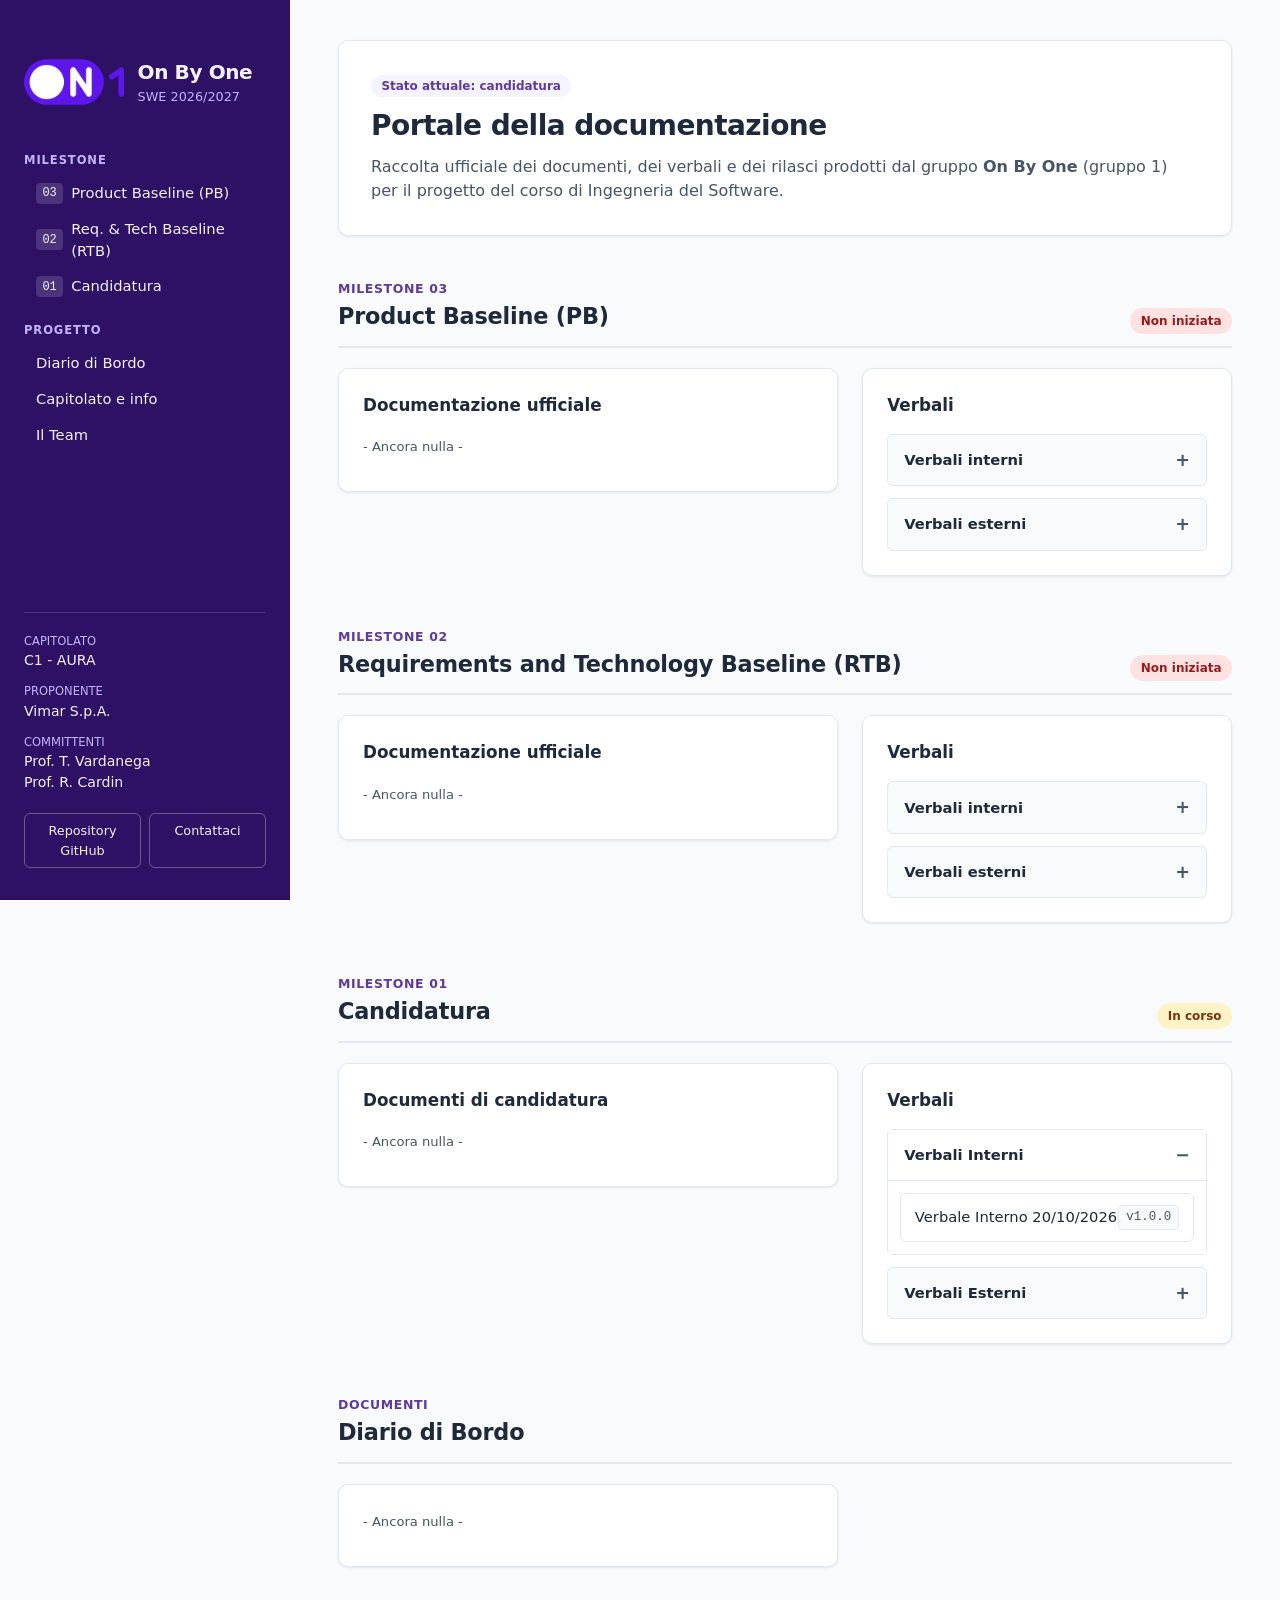
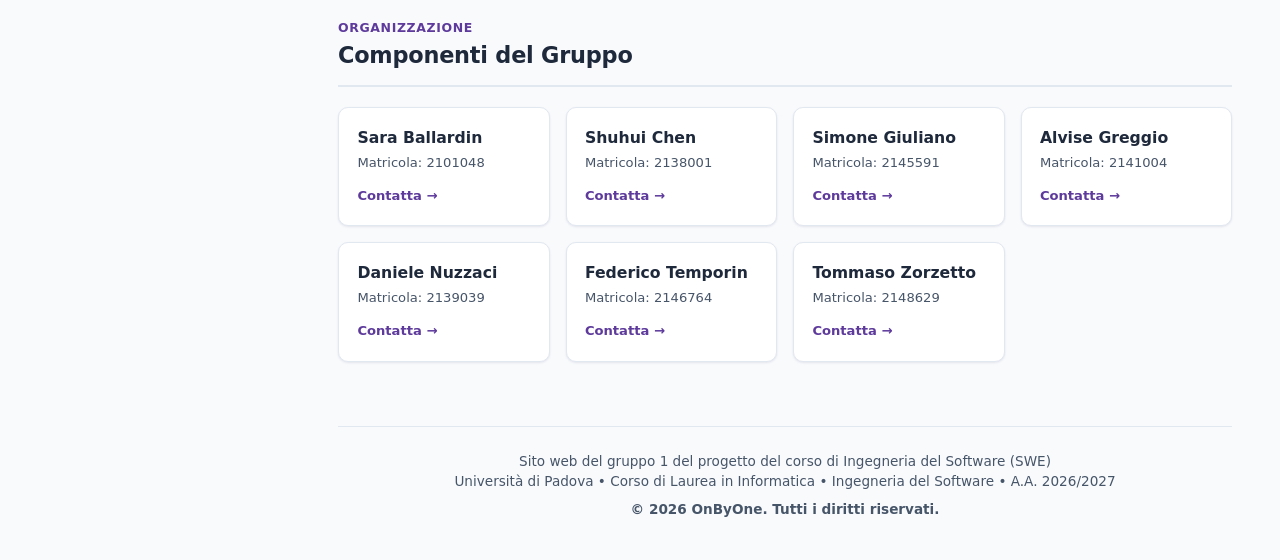
==== docs/index.html @ cba83c71 "Aggiorna i link del Diario di Bordo e rimuovi il limite di larghezza per la descrizione dell'eroe" ====
<!DOCTYPE html>
<html lang="it">
<head>
    <meta charset="UTF-8">
    <meta name="viewport" content="width=device-width, initial-scale=1.0">
    <meta name="description" content="Portfolio del gruppo On By One del progetto di Ingegneria del Software - Università degli Studi di Padova.">
    <title>On By One</title>
    <link rel="stylesheet" href="src/style.css">
    <link rel="icon" href="src/On-By-One.ico" type="image/x-icon">
</head>
<body>
    <aside class="sidebar">
        <div class="brand">
            <img src="src/On-By-One.png" alt="Logo del gruppo On By One" class="logo">
            <div>
                <h1 class="group-name">On By One</h1>
                <p class="course-tag">SWE 2026/2027</p>
            </div>
        </div>

        <nav class="main-nav" aria-label="Menu principale">
            <p class="nav-title">Milestone</p>
            <ul>
                <li><a href="#3-PB"><span class="step-num">03</span> Product Baseline (PB)</a></li>
                <li><a href="#2-RTB"><span class="step-num">02</span> Req. &amp; Tech Baseline (RTB)</a></li>
                <li><a href="#1-Candidatura"><span class="step-num">01</span> Candidatura</a></li>
            </ul>

            <p class="nav-title">Progetto</p>
            <ul>
                <li><a href="#diario-di-bordo">Diario di Bordo</a></li>
                <li><a href="#info-progetto">Capitolato e info</a></li>
                <li><a href="#team">Il Team</a></li>
            </ul>
        </nav>

        <div class="sidebar-footer">
            <div class="meta-block">
                <span class="meta-label">Capitolato</span>
                <span class="meta-value">C1 - AURA</span>
            </div>
            <div class="meta-block">
                <span class="meta-label">Proponente</span>
                <span class="meta-value">Vimar S.p.A.</span>
            </div>
            <div class="meta-block">
                <span class="meta-label">Committenti</span>
                <span class="meta-value">Prof. T. Vardanega<br>Prof. R. Cardin</span>
            </div>
            <div class="external-links">
                <a href="https://github.com/On-ByOne/On-ByOne" target="_blank" rel="noopener noreferrer" class="btn-outline">Repository GitHub</a>
                <a href="mailto:onbyone.swe@gmail.com" class="btn-outline">Contattaci</a>
            </div>
        </div>
    </aside>

    <main class="content">
        <section id="info-progetto" class="hero-card" aria-labelledby="project-title">
            <span class="badge badge-active">Stato attuale: candidatura</span>
            <h2 id="project-title"> Portale della documentazione</h2>
            <p class="hero-desc">
                Raccolta ufficiale dei documenti, dei verbali e dei rilasci prodotti dal gruppo <strong>On By One</strong> (gruppo 1) per il progetto del corso di Ingegneria del Software.
            </p>
        </section>

        <section id="3-PB" class="milestone-section" aria-labelledby="title-pb">
            <div class="milestone-header">
                <div>
                    <span class="milestone-tag">Milestone 03</span>
                    <h2 id="title-pb">Product Baseline (PB)</h2>
                </div>
                <span class="badge badge-notstarted">Non iniziata</span>
            </div>

            <div class="milestone-grid">
                <div class="card">
                    <h3>Documentazione ufficiale</h3>
                    <ul class="doc-list">
                        <!--
                        <li>
                            <a href="" target="_blank">
                                <span class="doc-name">Prova</span>
                                <span class="doc-version">v1.0.0</span>
                            </a>
                        </li>
                        -->
                    </ul>
                    <p class="no-docs">- Ancora nulla -</p>
                </div>

                <div class="card">
                    <h3>Verbali</h3>
                        
                    <details class="accordion">
                        <summary>Verbali interni</summary>
                        <ul class="doc-list compact">
                            <!--
                            <li>
                                <a href="" target="_blank">
                                    <span class="doc-name">Verbale Interno 10/11/2026</span>
                                    <span class="doc-version">v1.0.0</span>
                                </a>
                            </li>
                            -->
                        </ul>
                        <p class="no-docs">- Ancora nulla -</p>
                    </details>

                    <details class="accordion">
                        <summary>Verbali esterni</summary>
                        <ul class="doc-list compact">
                            <!--
                            <li>
                                <a href="" target="_blank">
                                    <span class="doc-name">Verbale Esterno 10/11/2026</span>
                                    <span class="doc-version">v1.0.0</span>
                                </a>
                            </li>
                            -->
                        </ul>
                        <p class="no-docs">- Ancora nulla -</p>
                    </details>
                </div>
            </div>
        </section>

        <section id="2-RTB" class="milestone-section" aria-labelledby="title-rtb">
            <div class="milestone-header">
                <div>
                    <span class="milestone-tag">Milestone 02</span>
                    <h2 id="title-rtb">Requirements and Technology Baseline (RTB)</h2>
                </div>
                <span class="badge badge-notstarted">Non iniziata</span>
            </div>

            <div class="milestone-grid">
                <div class="card">
                    <h3>Documentazione ufficiale</h3>
                    <ul class="doc-list">
                        <!--
                        <li>
                            <a href="" target="_blank">
                                <span class="doc-name">Lettera di Presentazione RTB</span>
                                <span class="doc-version">v1.0.0</span>
                            </a>
                        </li>
                        -->
                    </ul>
                    <p class="no-docs">- Ancora nulla -</p>
                </div>

                <div class="card">
                    <h3>Verbali</h3>
                    <details class="accordion">
                        <summary>Verbali interni</summary>
                        <ul class="doc-list compact">
                            <!--
                            <li>
                                <a href="" target="_blank">
                                    <span class="doc-name">Verbale Interno 5/11/2026</span>
                                    <span class="doc-version">v1.0.0</span>
                                </a>
                            </li>
                            -->
                        </ul>
                        <p class="no-docs">- Ancora nulla -</p>
                    </details>

                    <details class="accordion">
                        <summary>Verbali esterni</summary>
                        <ul class="doc-list compact">
                            <!--
                            <li>
                                <a href="" target="_blank">
                                    <span class="doc-name">Verbale Esterno 5/11/2026</span>
                                    <span class="doc-version">v1.0.0</span>
                                </a>
                            </li>
                            -->
                        </ul>
                        <p class="no-docs">- Ancora nulla -</p>
                    </details>
                </div>
            </div>
        </section>

        <section id="1-Candidatura" class="milestone-section" aria-labelledby="title-cand">
            <div class="milestone-header">
                <div>
                    <span class="milestone-tag">Milestone 01</span>
                    <h2 id="title-cand">Candidatura</h2>
                </div>
                <span class="badge badge-inprogress">In corso</span>
            </div>

            <div class="milestone-grid">
                <div class="card">
                    <h3>Documenti di candidatura</h3>
                    <ul class="doc-list">
                        <!--
                        <li>
                            <a href="docs/Candidatura/Lettera_di_Presentazione.pdf" target="_blank">
                                <span class="doc-name">Lettera di presentazione</span>
                                <span class="doc-version">v1.0.0</span>
                            </a>
                        </li>
                        -->
                        <!--
                        <li>
                            <a href="docs/Candidatura/Valutazione_Capitolati.pdf" target="_blank">
                                <span class="doc-name">Valutazione dei capitolati</span>
                                <span class="doc-version">v1.0.0</span>
                            </a>
                        </li>
                        -->
                        <!--
                        <li>
                            <a href="" target="_blank">
                                <span class="doc-name">Dichiarazione impegni e preventivo costi</span>
                                <span class="doc-version">v1.0.0</span>
                            </a>
                        </li>
                        -->
                    </ul>
                    <p class="no-docs">- Ancora nulla -</p>
                </div>

                <div class="card">
                    <h3>Verbali</h3>
                    <details class="accordion" open>
                        <summary>Verbali Interni</summary>
                        <ul class="doc-list compact">
                            <li>
                                <a href="https://github.com/On-ByOne/On-ByOne/blob/main/verbale_interno_2026_10_20.pdf" target="_blank">
                                    <span class="doc-name">Verbale Interno 20/10/2026</span>
                                    <span class="doc-version">v1.0.0</span>
                                </a>
                            </li>
                        </ul>
                    </details>
                    <details class="accordion">
                        <summary>Verbali Esterni</summary>
                        <ul class="doc-list compact">
                            <!--
                            <li>
                                <a href="" target="_blank">
                                    <span class="doc-name">Verbale Esterno 20/10/2026</span>
                                    <span class="doc-version">v1.0.0</span>
                                </a>
                            </li>
                            -->
                        </ul>
                        <p class="no-docs">- Ancora nulla -</p>
                    </details>
                </div>
            </div>
        </section>

        <section id="diario-di-bordo" class="milestone-section" aria-labelledby="title-diario">
            <div class="milestone-header">
                <div>
                    <span class="milestone-tag">Documenti</span>
                    <h2 id="title-diario">Diario di Bordo</h2>
                </div>
            </div>

            <div class="milestone-grid">
                <div class="card">
                    <ul class="doc-list">
                        <!--
                        <li>
                            <a href="" target="_blank">
                                <span class="doc-name">20/10/2026</span>
                                <span class="doc-version">v1.0.0</span>
                            </a>
                        </li>
                        -->
                    </ul>
                    <p class="no-docs">- Ancora nulla -</p>
                </div>
            </div>
        </section>

        <section id="team" class="milestone-section" aria-labelledby="title-team">
            <div class="milestone-header">
                <div>
                    <span class="milestone-tag">Organizzazione</span>
                    <h2 id="title-team">Componenti del Gruppo</h2>
                </div>
            </div>

            <div class="team-grid">
                <div class="member-card">
                    <p class="member-name">Sara Ballardin</p>
                    <p class="member-id">Matricola: 2101048</p>
                    <a href="mailto:sara.ballardin@studenti.unipd.it" target="_blank" rel="noopener noreferrer" class="member-link">Contatta &rarr;</a>
                </div>
                <div class="member-card">
                    <p class="member-name">Shuhui Chen</p>
                    <p class="member-id">Matricola: 2138001</p>
                    <a href="mailto:shuhui.chen@studenti.unipd.it" target="_blank" rel="noopener noreferrer" class="member-link">Contatta &rarr;</a>
                </div>
                <div class="member-card">
                    <p class="member-name">Simone Giuliano</p>
                    <p class="member-id">Matricola: 2145591</p>
                    <a href="mailto:simone.giuliano@studenti.unipd.it" target="_blank" rel="noopener noreferrer" class="member-link">Contatta &rarr;</a>
                </div>
                <div class="member-card">
                    <p class="member-name">Alvise Greggio</p>
                    <p class="member-id">Matricola: 2141004</p>
                    <a href="mailto:alvise.greggio@studenti.unipd.it" target="_blank" rel="noopener noreferrer" class="member-link">Contatta &rarr;</a>
                </div>
                <div class="member-card">
                    <p class="member-name">Daniele Nuzzaci</p>
                    <p class="member-id">Matricola: 2139039</p>
                    <a href="mailto:daniele.nuzzaci@studenti.unipd.it" target="_blank" rel="noopener noreferrer" class="member-link">Contatta &rarr;</a>
                </div>
                <div class="member-card">
                    <p class="member-name">Federico Temporin</p>
                    <p class="member-id">Matricola: 2146764</p>
                    <a href="mailto:federico.temporin@studenti.unipd.it" target="_blank" rel="noopener noreferrer" class="member-link">Contatta &rarr;</a>
                </div>
                <div class="member-card">
                    <p class="member-name">Tommaso Zorzetto</p>
                    <p class="member-id">Matricola: 2148629</p>
                    <a href="mailto:tommaso.zorzetto@studenti.unipd.it" target="_blank" rel="noopener noreferrer" class="member-link">Contatta &rarr;</a>
                </div>
            </div>
        </section>

        <footer class="site-footer">
            <p>Sito web del gruppo 1 del progetto del corso di Ingegneria del Software (SWE)</p>
            <p>Università di Padova • Corso di Laurea in Informatica • Ingegneria del Software • A.A. 2026/2027</p>
            <p id="copyright">&copy; 2026 OnByOne. Tutti i diritti riservati.</p>
        </footer>

    </main>
</body>
</html>
---- docs/src/style.css ----
/* ==========================================================================
   COLORI
   ========================================================================== */
:root {
    --bg-body: #f8fafc;
    --bg-surface: #ffffff;
    --bg-sidebar: #2e1065;
    --text-sidebar: #f5f3ff;
    --text-sidebar-muted: #c4b5fd;
    --text-main: #1e293b;
    --text-muted: #475569;
    --primary: #5d3a9b;
    --accent-bg: #f5f3ff;
    --border-color: #e2e8f0;
    --success-bg: #dcfce7;
    --success-text: #166534;
    --notstarted-bg: #fee2e2;
    --notstarted-text: #991b1b;
    --inprogress-bg: #fef3c7;
    --inprogress-text: #78350f;
    --sidebar-hover-bg: rgba(255, 255, 255, 0.1);
    --sidebar-border: rgba(255, 255, 255, 0.15);
    --btn-outline-border: rgba(255, 255, 255, 0.3);
    --radius-md: 10px;
    --radius-sm: 6px;
    --shadow-sm: 0 1px 3px rgba(46, 16, 101, 0.06), 0 1px 2px rgba(46, 16, 101, 0.04);
}

* {
    box-sizing: border-box;
    margin: 0;
    padding: 0;
}

html {
    scroll-behavior: smooth;
    font-family: system-ui, -apple-system, BlinkMacSystemFont, "Segoe UI", Roboto, sans-serif;
    color: var(--text-main);
    background-color: var(--bg-body);
    line-height: 1.5;
}

body {
    display: grid;
    grid-template-columns: 290px 1fr;
    min-height: 100vh;
}

a:focus-visible,
summary:focus-visible {
    outline: 2px solid var(--primary);
    outline-offset: 2px;
}

/* ==========================================================================
   SIDEBAR
   ========================================================================== */
.sidebar {
    background-color: var(--bg-sidebar);
    color: var(--text-sidebar);
    padding: 2rem 1.5rem;
    position: sticky;
    top: 0;
    height: 100vh;
    display: flex;
    flex-direction: column;
    justify-content: space-between;
    overflow-y: auto;
}

.brand {
    display: flex;
    align-items: center;
    gap: 0.85rem;
}

.logo {
    width: 100px;
    height: 100px;
}

.group-name {
    font-size: 1.25rem;
    font-weight: 700;
    letter-spacing: -0.02em;
}

.course-tag {
    font-size: 0.8rem;
    color: var(--text-sidebar-muted);
}

.main-nav {
    margin-bottom: auto;
}

.nav-title {
    font-size: 0.72rem;
    text-transform: uppercase;
    letter-spacing: 0.08em;
    color: var(--text-sidebar-muted);
    margin: 1.25rem 0 0.5rem;
    font-weight: 600;
}

.main-nav ul {
    list-style: none;
}

.main-nav li {
    margin-bottom: 0.25rem;
}

.main-nav a {
    display: flex;
    align-items: center;
    gap: 0.5rem;
    padding: 0.3rem 0.75rem;
    color: var(--text-sidebar);
    text-decoration: none;
    border-radius: var(--radius-sm);
    font-size: 0.92rem;
    transition: background-color 0.15s ease;
}

.main-nav a:hover {
    background-color: var(--sidebar-hover-bg);
}

.step-num {
    font-size: 0.75rem;
    font-family: monospace;
    background-color: var(--sidebar-border);
    padding: 0.1rem 0.4rem;
    border-radius: 4px;
}

.sidebar-footer {
    border-top: 1px solid var(--sidebar-border);
    padding-top: 1.25rem;
    margin-top: 1.5rem;
    display: flex;
    flex-direction: column;
    gap: 0.75rem;
}

.meta-block {
    display: flex;
    flex-direction: column;
}

.meta-label {
    font-size: 0.72rem;
    text-transform: uppercase;
    color: var(--text-sidebar-muted);
}

.meta-value {
    font-size: 0.88rem;
    font-weight: 500;
}

.external-links {
    display: grid;
    grid-template-columns: 1fr 1fr;
    gap: 0.5rem;
    margin-top: 0.5rem;
}

.btn-outline {
    text-align: center;
    padding: 0.45rem 0.5rem;
    font-size: 0.8rem;
    font-weight: 500;
    color: var(--text-sidebar);
    border: 1px solid var(--btn-outline-border);
    border-radius: var(--radius-sm);
    text-decoration: none;
    transition: background-color 0.15s ease, border-color 0.15s ease;
}

.btn-outline:hover {
    background-color: var(--sidebar-border);
    border-color: var(--bh-surface);
}

/* ==========================================================================
   CONTENUTI PRINCIPALI
   ========================================================================== */
.content {
    padding: 2.5rem 3rem;
    max-width: 1140px;
    width: 100%;
    margin: 0 auto;
}

.hero-card {
    background-color: var(--bg-surface);
    border: 1px solid var(--border-color);
    border-radius: var(--radius-md);
    padding: 2rem;
    margin-bottom: 2.5rem;
    box-shadow: var(--shadow-sm);
}

.hero-card h2 {
    font-size: 1.75rem;
    margin: 0.5rem 0;
    letter-spacing: -0.02em;
}

.hero-desc {
    color: var(--text-muted);
}

/* ==========================================================================
   MILESTONE E CARD
   ========================================================================== */
.milestone-section {
    margin-bottom: 3rem;
    scroll-margin-top: 2rem;
}

.milestone-header {
    display: flex;
    align-items: flex-end;
    justify-content: space-between;
    margin-bottom: 1.25rem;
    padding-bottom: 0.75rem;
    border-bottom: 2px solid var(--border-color);
}

.milestone-tag {
    font-size: 0.78rem;
    font-weight: 700;
    text-transform: uppercase;
    color: var(--primary);
    letter-spacing: 0.05em;
}

.milestone-header h2 {
    font-size: 1.4rem;
    letter-spacing: -0.01em;
}

.milestone-grid {
    display: grid;
    grid-template-columns: 1.15fr 0.85fr;
    gap: 1.5rem;
    align-items: start;
}

.card {
    background-color: var(--bg-surface);
    border: 1px solid var(--border-color);
    border-radius: var(--radius-md);
    padding: 1.5rem;
    box-shadow: var(--shadow-sm);
}

.card h3 {
    font-size: 1.05rem;
    margin-bottom: 1rem;
}

/* ==========================================================================
   BADGE E LISTA DOCUMENTI
   ========================================================================== */
.badge {
    padding: 0.25rem 0.65rem;
    font-size: 0.75rem;
    font-weight: 600;
    border-radius: 999px;
}

.badge-active {
    background-color: var(--accent-bg);
    color: var(--primary);
}

.badge-success {
    background-color: var(--success-bg);
    color: var(--success-text);
}

.badge-inprogress {
    background-color: var(--inprogress-bg);
    color: var(--inprogress-text);
}

.badge-notstarted {
    background-color: var(--notstarted-bg);
    color: var(--notstarted-text);
}

.doc-list {
    list-style: none;
    display: flex;
    flex-direction: column;
    gap: 0.5rem;
}

.doc-list a {
    display: flex;
    align-items: center;
    justify-content: space-between;
    padding: 0.65rem 0.85rem;
    border: 1px solid var(--border-color);
    border-radius: var(--radius-sm);
    text-decoration: none;
    color: var(--text-main);
    font-weight: 500;
    font-size: 0.92rem;
    transition: border-color 0.15s ease, background-color 0.15s ease;
}

.doc-list a:hover {
    border-color: var(--primary);
    background-color: var(--accent-bg);
}

.doc-version {
    font-family: monospace;
    font-size: 0.78rem;
    color: var(--text-muted);
    background-color: var(--bg-body);
    padding: 0.15rem 0.45rem;
    border-radius: 4px;
    border: 1px solid var(--border-color);
}

.no-docs {
    font-size: 0.82rem;
    color: var(--text-muted);
    margin: 0.2rem 0 0.65rem;
}

/* ==========================================================================
   ACCORDION VERBALI
   ========================================================================== */
.accordion {
    border: 1px solid var(--border-color);
    border-radius: var(--radius-sm);
    margin-bottom: 0.75rem;
    background-color: var(--bg-body);
}

.accordion:last-child {
    margin-bottom: 0;
}

.accordion summary {
    padding: 0.75rem 1rem;
    font-weight: 600;
    font-size: 0.92rem;
    cursor: pointer;
    user-select: none;
    list-style: none;
    display: flex;
    justify-content: space-between;
    align-items: center;
}

.accordion summary::-webkit-details-marker {
    display: none;
}

.accordion summary::after {
    content: "+";
    font-size: 1.1rem;
    color: var(--text-muted);
    font-weight: 700;
}

.accordion[open] summary::after {
    content: "−";
}

.accordion[open] summary {
    border-bottom: 1px solid var(--border-color);
    background-color: var(--bg-surface);
}

.doc-list.compact {
    padding: 0.75rem;
    background-color: var(--bg-surface);
}

/* ==========================================================================
   TEAM E FOOTER
   ========================================================================== */
.team-grid {
    display: grid;
    grid-template-columns: repeat(auto-fill, minmax(210px, 1fr));
    gap: 1rem;
}

.member-card {
    background-color: var(--bg-surface);
    border: 1px solid var(--border-color);
    border-radius: var(--radius-md);
    padding: 1.15rem;
    box-shadow: var(--shadow-sm);
}

.member-name {
    font-weight: 600;
    font-size: 0.98rem;
}

.member-id {
    font-size: 0.82rem;
    color: var(--text-muted);
    margin: 0.2rem 0 0.65rem;
}

.member-link {
    font-size: 0.82rem;
    font-weight: 600;
    color: var(--primary);
    text-decoration: none;
}

.member-link:hover {
    text-decoration: underline;
}

.site-footer {
    margin-top: 4rem;
    padding-top: 1.5rem;
    border-top: 1px solid var(--border-color);
    text-align: center;
    font-size: 0.85rem;
    color: var(--text-muted);
}

#copyright {
    font-weight: bold;
    margin-top: 0.5rem;
}

/* ==========================================================================
   RESPONSIVE
   ========================================================================== */
@media (max-width: 960px) {

    body {
        grid-template-columns: 1fr;
    }

    .sidebar {
        position: relative;
        height: auto;
        padding: 1.5rem;
    }

    .content {
        padding: 1.5rem;
    }

    .milestone-grid {
        grid-template-columns: 1fr;
    }
}
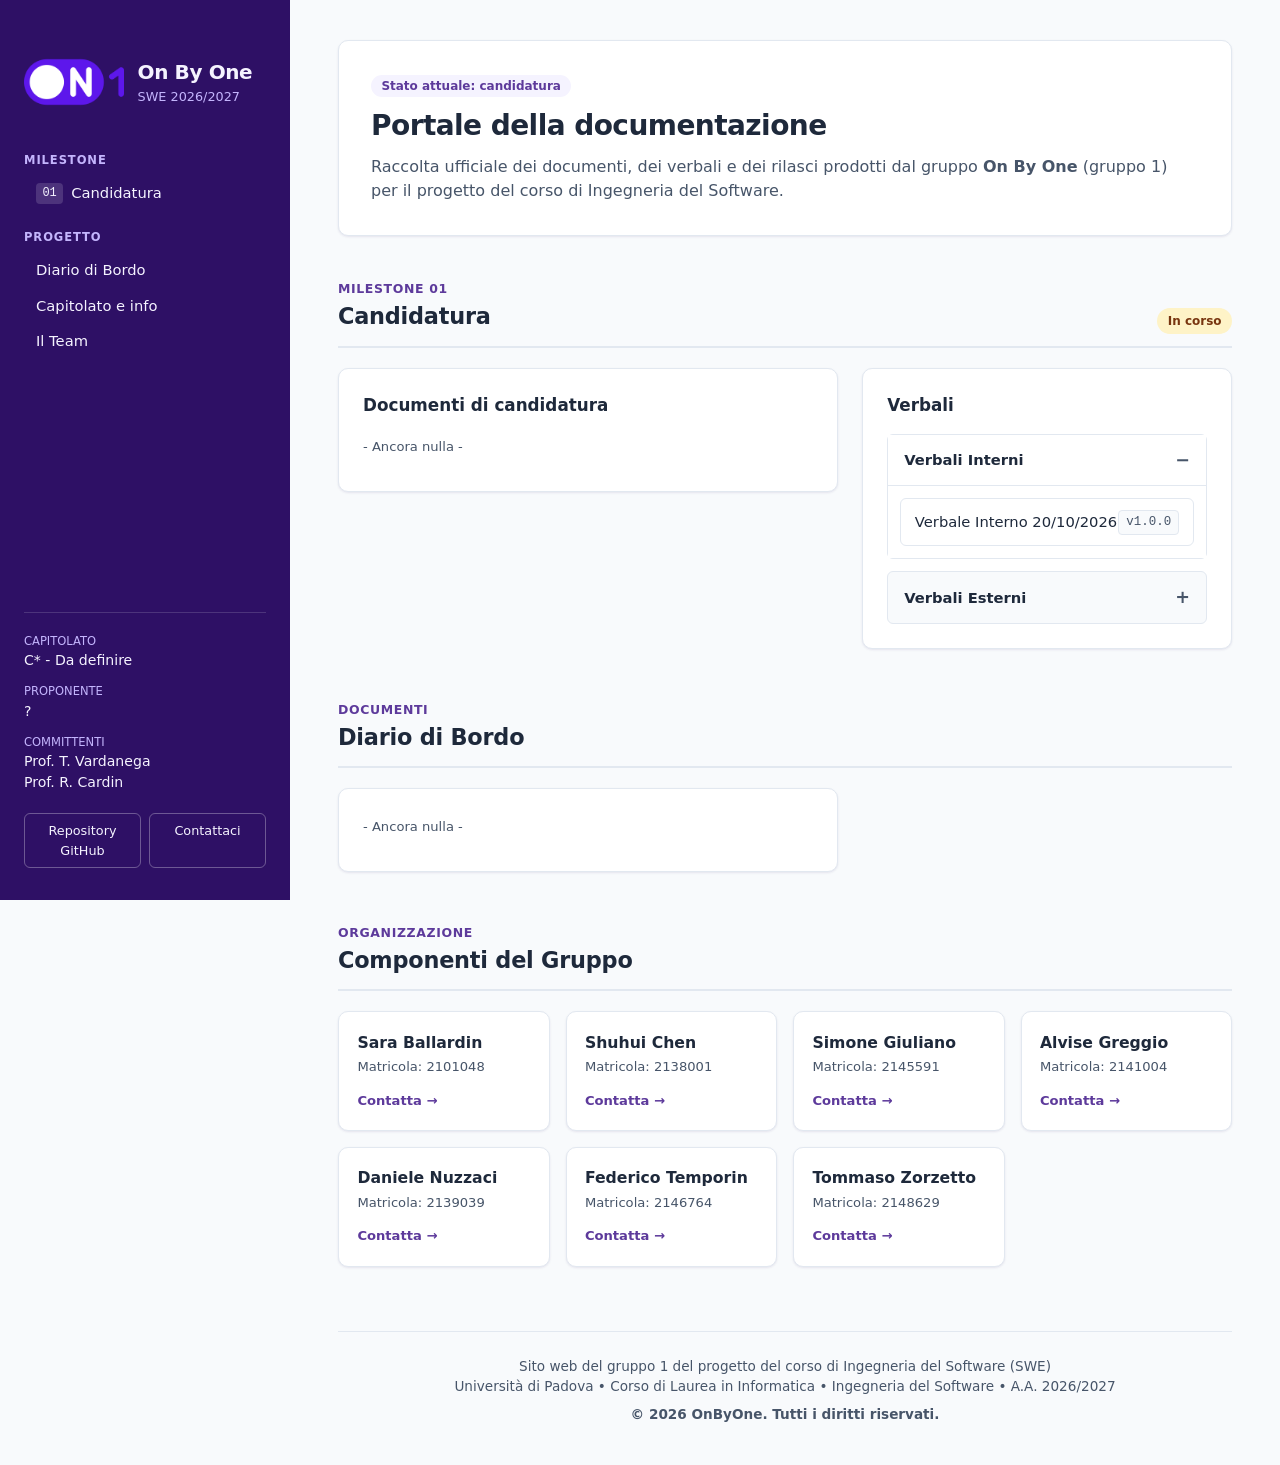
==== commit bab20b0d: "Aggiorna i link e le informazioni nel menu e nella sezione del team" ====
--- a/docs/index.html
+++ b/docs/index.html
@@ -21,8 +21,12 @@
         <nav class="main-nav" aria-label="Menu principale">
             <p class="nav-title">Milestone</p>
             <ul>
+                <!--
                 <li><a href="#3-PB"><span class="step-num">03</span> Product Baseline (PB)</a></li>
+                -->
+                <!--
                 <li><a href="#2-RTB"><span class="step-num">02</span> Req. &amp; Tech Baseline (RTB)</a></li>
+                -->
                 <li><a href="#1-Candidatura"><span class="step-num">01</span> Candidatura</a></li>
             </ul>
 
@@ -37,11 +41,11 @@
         <div class="sidebar-footer">
             <div class="meta-block">
                 <span class="meta-label">Capitolato</span>
-                <span class="meta-value">C1 - AURA</span>
+                <span class="meta-value">C* - Da definire</span>
             </div>
             <div class="meta-block">
                 <span class="meta-label">Proponente</span>
-                <span class="meta-value">Vimar S.p.A.</span>
+                <span class="meta-value">?</span>
             </div>
             <div class="meta-block">
                 <span class="meta-label">Committenti</span>
@@ -63,6 +67,7 @@
             </p>
         </section>
 
+        <!--
         <section id="3-PB" class="milestone-section" aria-labelledby="title-pb">
             <div class="milestone-header">
                 <div>
@@ -76,10 +81,138 @@
                 <div class="card">
                     <h3>Documentazione ufficiale</h3>
                     <ul class="doc-list">
-                        <!--
                         <li>
                             <a href="" target="_blank">
                                 <span class="doc-name">Prova</span>
+                                <span class="doc-version">v1.0.0</span>
+                            </a>
+                        </li>
+                    </ul>
+                    <p class="no-docs">- Ancora nulla -</p>
+                </div>
+
+                <div class="card">
+                    <h3>Verbali</h3>
+                        
+                    <details class="accordion">
+                        <summary>Verbali interni</summary>
+                        <ul class="doc-list compact">
+                            <li>
+                                <a href="" target="_blank">
+                                    <span class="doc-name">Verbale Interno 10/11/2026</span>
+                                    <span class="doc-version">v1.0.0</span>
+                                </a>
+                            </li>
+                        </ul>
+                        <p class="no-docs">- Ancora nulla -</p>
+                    </details>
+
+                    <details class="accordion">
+                        <summary>Verbali esterni</summary>
+                        <ul class="doc-list compact">
+                            <li>
+                                <a href="" target="_blank">
+                                    <span class="doc-name">Verbale Esterno 10/11/2026</span>
+                                    <span class="doc-version">v1.0.0</span>
+                                </a>
+                            </li>
+                        </ul>
+                        <p class="no-docs">- Ancora nulla -</p>
+                    </details>
+                </div>
+            </div>
+        </section>
+        -->
+
+        <!--
+        <section id="2-RTB" class="milestone-section" aria-labelledby="title-rtb">
+            <div class="milestone-header">
+                <div>
+                    <span class="milestone-tag">Milestone 02</span>
+                    <h2 id="title-rtb">Requirements and Technology Baseline (RTB)</h2>
+                </div>
+                <span class="badge badge-notstarted">Non iniziata</span>
+            </div>
+
+            <div class="milestone-grid">
+                <div class="card">
+                    <h3>Documentazione ufficiale</h3>
+                    <ul class="doc-list">
+                        <li>
+                            <a href="" target="_blank">
+                                <span class="doc-name">Lettera di Presentazione RTB</span>
+                                <span class="doc-version">v1.0.0</span>
+                            </a>
+                        </li>
+                    </ul>
+                    <p class="no-docs">- Ancora nulla -</p>
+                </div>
+
+                <div class="card">
+                    <h3>Verbali</h3>
+                    <details class="accordion">
+                        <summary>Verbali interni</summary>
+                        <ul class="doc-list compact">
+                            <li>
+                                <a href="" target="_blank">
+                                    <span class="doc-name">Verbale Interno 5/11/2026</span>
+                                    <span class="doc-version">v1.0.0</span>
+                                </a>
+                            </li>
+                        </ul>
+                        <p class="no-docs">- Ancora nulla -</p>
+                    </details>
+
+                    <details class="accordion">
+                        <summary>Verbali esterni</summary>
+                        <ul class="doc-list compact">
+                            <li>
+                                <a href="" target="_blank">
+                                    <span class="doc-name">Verbale Esterno 5/11/2026</span>
+                                    <span class="doc-version">v1.0.0</span>
+                                </a>
+                            </li>
+                        </ul>
+                        <p class="no-docs">- Ancora nulla -</p>
+                    </details>
+                </div>
+            </div>
+        </section>
+        -->
+
+        <section id="1-Candidatura" class="milestone-section" aria-labelledby="title-cand">
+            <div class="milestone-header">
+                <div>
+                    <span class="milestone-tag">Milestone 01</span>
+                    <h2 id="title-cand">Candidatura</h2>
+                </div>
+                <span class="badge badge-inprogress">In corso</span>
+            </div>
+
+            <div class="milestone-grid">
+                <div class="card">
+                    <h3>Documenti di candidatura</h3>
+                    <ul class="doc-list">
+                        <!--
+                        <li>
+                            <a href="docs/Candidatura/Lettera_di_Presentazione.pdf" target="_blank">
+                                <span class="doc-name">Lettera di presentazione</span>
+                                <span class="doc-version">v1.0.0</span>
+                            </a>
+                        </li>
+                        -->
+                        <!--
+                        <li>
+                            <a href="docs/Candidatura/Valutazione_Capitolati.pdf" target="_blank">
+                                <span class="doc-name">Valutazione dei capitolati</span>
+                                <span class="doc-version">v1.0.0</span>
+                            </a>
+                        </li>
+                        -->
+                        <!--
+                        <li>
+                            <a href="" target="_blank">
+                                <span class="doc-name">Dichiarazione impegni e preventivo costi</span>
                                 <span class="doc-version">v1.0.0</span>
                             </a>
                         </li>
@@ -90,14 +223,24 @@
 
                 <div class="card">
                     <h3>Verbali</h3>
-                        
-                    <details class="accordion">
-                        <summary>Verbali interni</summary>
+                    <details class="accordion" open>
+                        <summary>Verbali Interni</summary>
+                        <ul class="doc-list compact">
+                            <li>
+                                <a href="https://github.com/On-ByOne/On-ByOne/blob/main/verbale_interno_2026_10_20.pdf" target="_blank">
+                                    <span class="doc-name">Verbale Interno 20/10/2026</span>
+                                    <span class="doc-version">v1.0.0</span>
+                                </a>
+                            </li>
+                        </ul>
+                    </details>
+                    <details class="accordion">
+                        <summary>Verbali Esterni</summary>
                         <ul class="doc-list compact">
                             <!--
                             <li>
                                 <a href="" target="_blank">
-                                    <span class="doc-name">Verbale Interno 10/11/2026</span>
+                                    <span class="doc-name">Verbale Esterno 20/10/2026</span>
                                     <span class="doc-version">v1.0.0</span>
                                 </a>
                             </li>
@@ -105,42 +248,25 @@
                         </ul>
                         <p class="no-docs">- Ancora nulla -</p>
                     </details>
-
-                    <details class="accordion">
-                        <summary>Verbali esterni</summary>
-                        <ul class="doc-list compact">
-                            <!--
-                            <li>
-                                <a href="" target="_blank">
-                                    <span class="doc-name">Verbale Esterno 10/11/2026</span>
-                                    <span class="doc-version">v1.0.0</span>
-                                </a>
-                            </li>
-                            -->
-                        </ul>
-                        <p class="no-docs">- Ancora nulla -</p>
-                    </details>
-                </div>
-            </div>
-        </section>
-
-        <section id="2-RTB" class="milestone-section" aria-labelledby="title-rtb">
-            <div class="milestone-header">
-                <div>
-                    <span class="milestone-tag">Milestone 02</span>
-                    <h2 id="title-rtb">Requirements and Technology Baseline (RTB)</h2>
-                </div>
-                <span class="badge badge-notstarted">Non iniziata</span>
+                </div>
+            </div>
+        </section>
+
+        <section id="diario-di-bordo" class="milestone-section" aria-labelledby="title-diario">
+            <div class="milestone-header">
+                <div>
+                    <span class="milestone-tag">Documenti</span>
+                    <h2 id="title-diario">Diario di Bordo</h2>
+                </div>
             </div>
 
             <div class="milestone-grid">
                 <div class="card">
-                    <h3>Documentazione ufficiale</h3>
                     <ul class="doc-list">
                         <!--
                         <li>
                             <a href="" target="_blank">
-                                <span class="doc-name">Lettera di Presentazione RTB</span>
+                                <span class="doc-name">20/10/2026</span>
                                 <span class="doc-version">v1.0.0</span>
                             </a>
                         </li>
@@ -148,136 +274,6 @@
                     </ul>
                     <p class="no-docs">- Ancora nulla -</p>
                 </div>
-
-                <div class="card">
-                    <h3>Verbali</h3>
-                    <details class="accordion">
-                        <summary>Verbali interni</summary>
-                        <ul class="doc-list compact">
-                            <!--
-                            <li>
-                                <a href="" target="_blank">
-                                    <span class="doc-name">Verbale Interno 5/11/2026</span>
-                                    <span class="doc-version">v1.0.0</span>
-                                </a>
-                            </li>
-                            -->
-                        </ul>
-                        <p class="no-docs">- Ancora nulla -</p>
-                    </details>
-
-                    <details class="accordion">
-                        <summary>Verbali esterni</summary>
-                        <ul class="doc-list compact">
-                            <!--
-                            <li>
-                                <a href="" target="_blank">
-                                    <span class="doc-name">Verbale Esterno 5/11/2026</span>
-                                    <span class="doc-version">v1.0.0</span>
-                                </a>
-                            </li>
-                            -->
-                        </ul>
-                        <p class="no-docs">- Ancora nulla -</p>
-                    </details>
-                </div>
-            </div>
-        </section>
-
-        <section id="1-Candidatura" class="milestone-section" aria-labelledby="title-cand">
-            <div class="milestone-header">
-                <div>
-                    <span class="milestone-tag">Milestone 01</span>
-                    <h2 id="title-cand">Candidatura</h2>
-                </div>
-                <span class="badge badge-inprogress">In corso</span>
-            </div>
-
-            <div class="milestone-grid">
-                <div class="card">
-                    <h3>Documenti di candidatura</h3>
-                    <ul class="doc-list">
-                        <!--
-                        <li>
-                            <a href="docs/Candidatura/Lettera_di_Presentazione.pdf" target="_blank">
-                                <span class="doc-name">Lettera di presentazione</span>
-                                <span class="doc-version">v1.0.0</span>
-                            </a>
-                        </li>
-                        -->
-                        <!--
-                        <li>
-                            <a href="docs/Candidatura/Valutazione_Capitolati.pdf" target="_blank">
-                                <span class="doc-name">Valutazione dei capitolati</span>
-                                <span class="doc-version">v1.0.0</span>
-                            </a>
-                        </li>
-                        -->
-                        <!--
-                        <li>
-                            <a href="" target="_blank">
-                                <span class="doc-name">Dichiarazione impegni e preventivo costi</span>
-                                <span class="doc-version">v1.0.0</span>
-                            </a>
-                        </li>
-                        -->
-                    </ul>
-                    <p class="no-docs">- Ancora nulla -</p>
-                </div>
-
-                <div class="card">
-                    <h3>Verbali</h3>
-                    <details class="accordion" open>
-                        <summary>Verbali Interni</summary>
-                        <ul class="doc-list compact">
-                            <li>
-                                <a href="https://github.com/On-ByOne/On-ByOne/blob/main/verbale_interno_2026_10_20.pdf" target="_blank">
-                                    <span class="doc-name">Verbale Interno 20/10/2026</span>
-                                    <span class="doc-version">v1.0.0</span>
-                                </a>
-                            </li>
-                        </ul>
-                    </details>
-                    <details class="accordion">
-                        <summary>Verbali Esterni</summary>
-                        <ul class="doc-list compact">
-                            <!--
-                            <li>
-                                <a href="" target="_blank">
-                                    <span class="doc-name">Verbale Esterno 20/10/2026</span>
-                                    <span class="doc-version">v1.0.0</span>
-                                </a>
-                            </li>
-                            -->
-                        </ul>
-                        <p class="no-docs">- Ancora nulla -</p>
-                    </details>
-                </div>
-            </div>
-        </section>
-
-        <section id="diario-di-bordo" class="milestone-section" aria-labelledby="title-diario">
-            <div class="milestone-header">
-                <div>
-                    <span class="milestone-tag">Documenti</span>
-                    <h2 id="title-diario">Diario di Bordo</h2>
-                </div>
-            </div>
-
-            <div class="milestone-grid">
-                <div class="card">
-                    <ul class="doc-list">
-                        <!--
-                        <li>
-                            <a href="" target="_blank">
-                                <span class="doc-name">20/10/2026</span>
-                                <span class="doc-version">v1.0.0</span>
-                            </a>
-                        </li>
-                        -->
-                    </ul>
-                    <p class="no-docs">- Ancora nulla -</p>
-                </div>
             </div>
         </section>
 
@@ -293,7 +289,7 @@
                 <div class="member-card">
                     <p class="member-name">Sara Ballardin</p>
                     <p class="member-id">Matricola: 2101048</p>
-                    <a href="mailto:sara.ballardin@studenti.unipd.it" target="_blank" rel="noopener noreferrer" class="member-link">Contatta &rarr;</a>
+                    <a href="mailto:sara.ballardin.1@studenti.unipd.it" target="_blank" rel="noopener noreferrer" class="member-link">Contatta &rarr;</a>
                 </div>
                 <div class="member-card">
                     <p class="member-name">Shuhui Chen</p>
@@ -318,7 +314,7 @@
                 <div class="member-card">
                     <p class="member-name">Federico Temporin</p>
                     <p class="member-id">Matricola: 2146764</p>
-                    <a href="mailto:federico.temporin@studenti.unipd.it" target="_blank" rel="noopener noreferrer" class="member-link">Contatta &rarr;</a>
+                    <a href="mailto:federico.temporin.1@studenti.unipd.it" target="_blank" rel="noopener noreferrer" class="member-link">Contatta &rarr;</a>
                 </div>
                 <div class="member-card">
                     <p class="member-name">Tommaso Zorzetto</p>
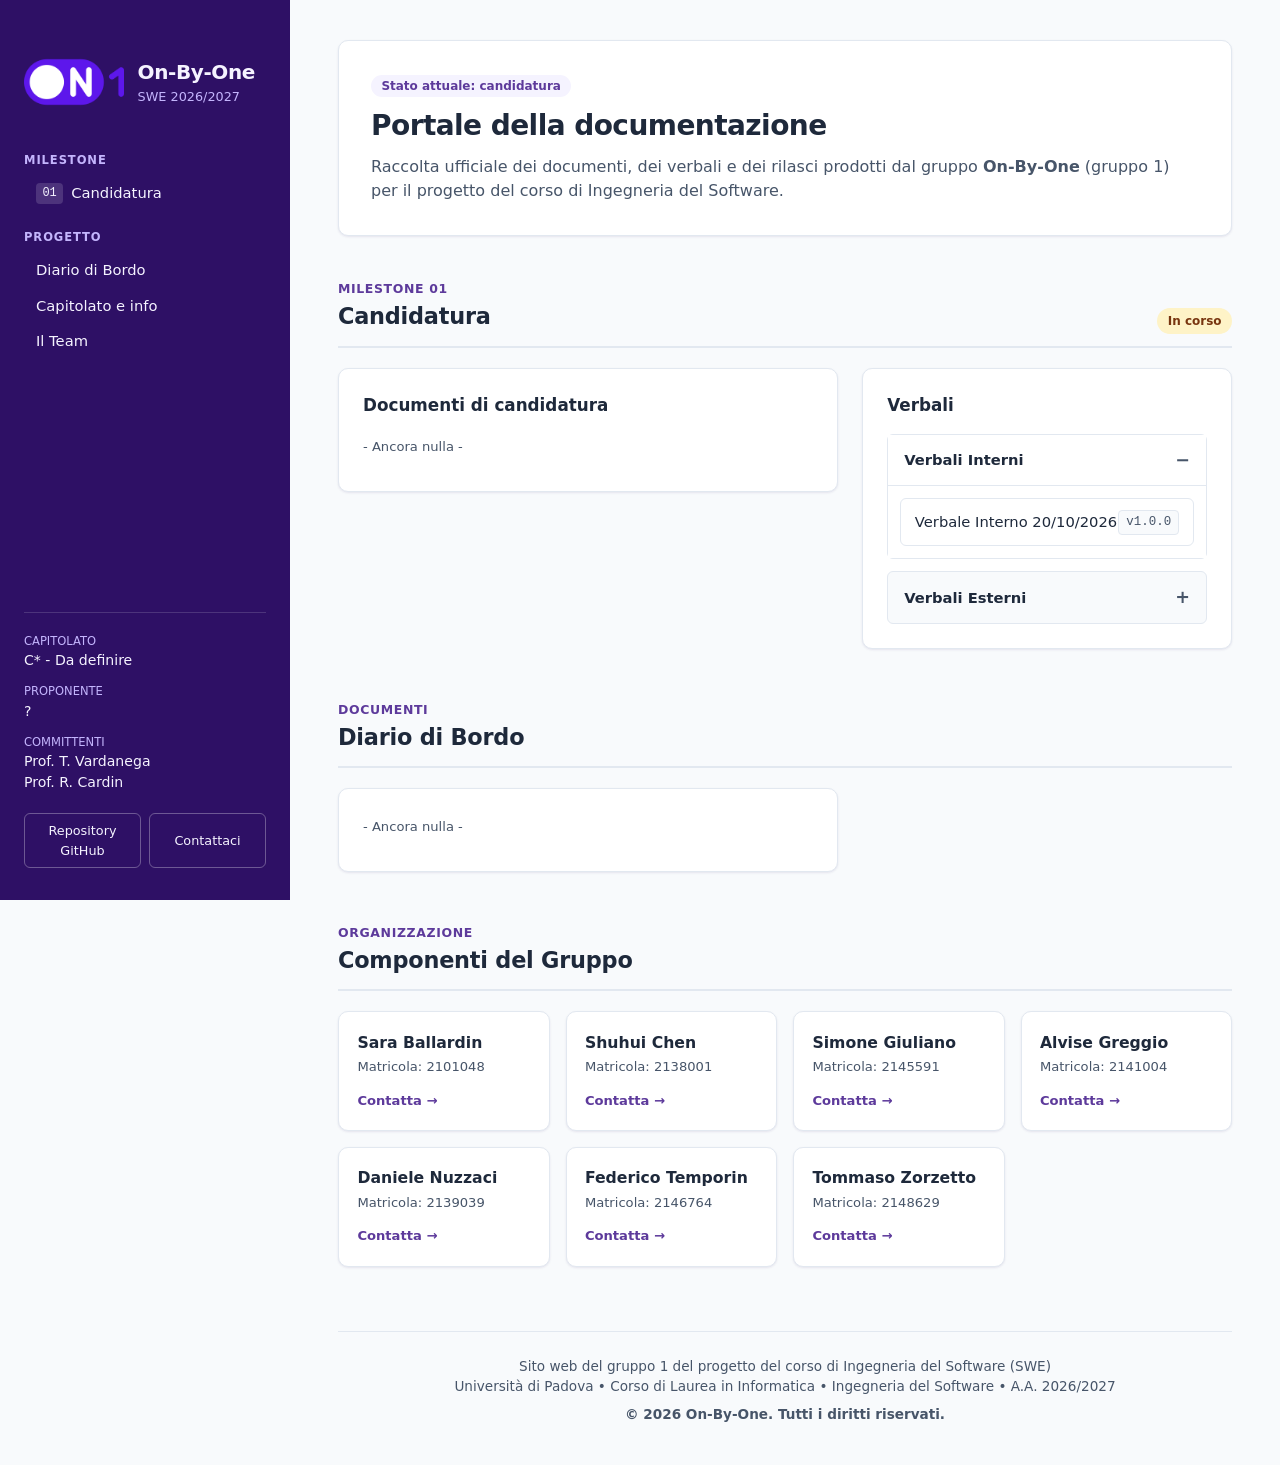
==== commit e8f183c3: "Correggi la formattazione del nome del gruppo e aggiorna la descrizione nel meta tag; aggiungi stili" ====
--- a/docs/index.html
+++ b/docs/index.html
@@ -3,17 +3,17 @@
 <head>
     <meta charset="UTF-8">
     <meta name="viewport" content="width=device-width, initial-scale=1.0">
-    <meta name="description" content="Portfolio del gruppo On By One del progetto di Ingegneria del Software - Università degli Studi di Padova.">
-    <title>On By One</title>
+    <meta name="description" content="Portfolio del gruppo On-By-One del progetto di Ingegneria del Software - Università degli Studi di Padova.">
+    <title>On-By-One</title>
     <link rel="stylesheet" href="src/style.css">
     <link rel="icon" href="src/On-By-One.ico" type="image/x-icon">
 </head>
 <body>
     <aside class="sidebar">
         <div class="brand">
-            <img src="src/On-By-One.png" alt="Logo del gruppo On By One" class="logo">
+            <img src="src/On-By-One.png" alt="Logo del gruppo On-By-One" class="logo">
             <div>
-                <h1 class="group-name">On By One</h1>
+                <h1 class="group-name">On-By-One</h1>
                 <p class="course-tag">SWE 2026/2027</p>
             </div>
         </div>
@@ -63,7 +63,7 @@
             <span class="badge badge-active">Stato attuale: candidatura</span>
             <h2 id="project-title"> Portale della documentazione</h2>
             <p class="hero-desc">
-                Raccolta ufficiale dei documenti, dei verbali e dei rilasci prodotti dal gruppo <strong>On By One</strong> (gruppo 1) per il progetto del corso di Ingegneria del Software.
+                Raccolta ufficiale dei documenti, dei verbali e dei rilasci prodotti dal gruppo <strong>On-By-One</strong> (gruppo 1) per il progetto del corso di Ingegneria del Software.
             </p>
         </section>
 
@@ -327,7 +327,7 @@
         <footer class="site-footer">
             <p>Sito web del gruppo 1 del progetto del corso di Ingegneria del Software (SWE)</p>
             <p>Università di Padova • Corso di Laurea in Informatica • Ingegneria del Software • A.A. 2026/2027</p>
-            <p id="copyright">&copy; 2026 OnByOne. Tutti i diritti riservati.</p>
+            <p id="copyright">&copy; 2026 On-By-One. Tutti i diritti riservati.</p>
         </footer>
 
     </main>
--- a/docs/src/style.css
+++ b/docs/src/style.css
@@ -168,6 +168,9 @@
 }
 
 .btn-outline {
+    display: flex;
+    align-items: center;
+    justify-content: center;
     text-align: center;
     padding: 0.45rem 0.5rem;
     font-size: 0.8rem;
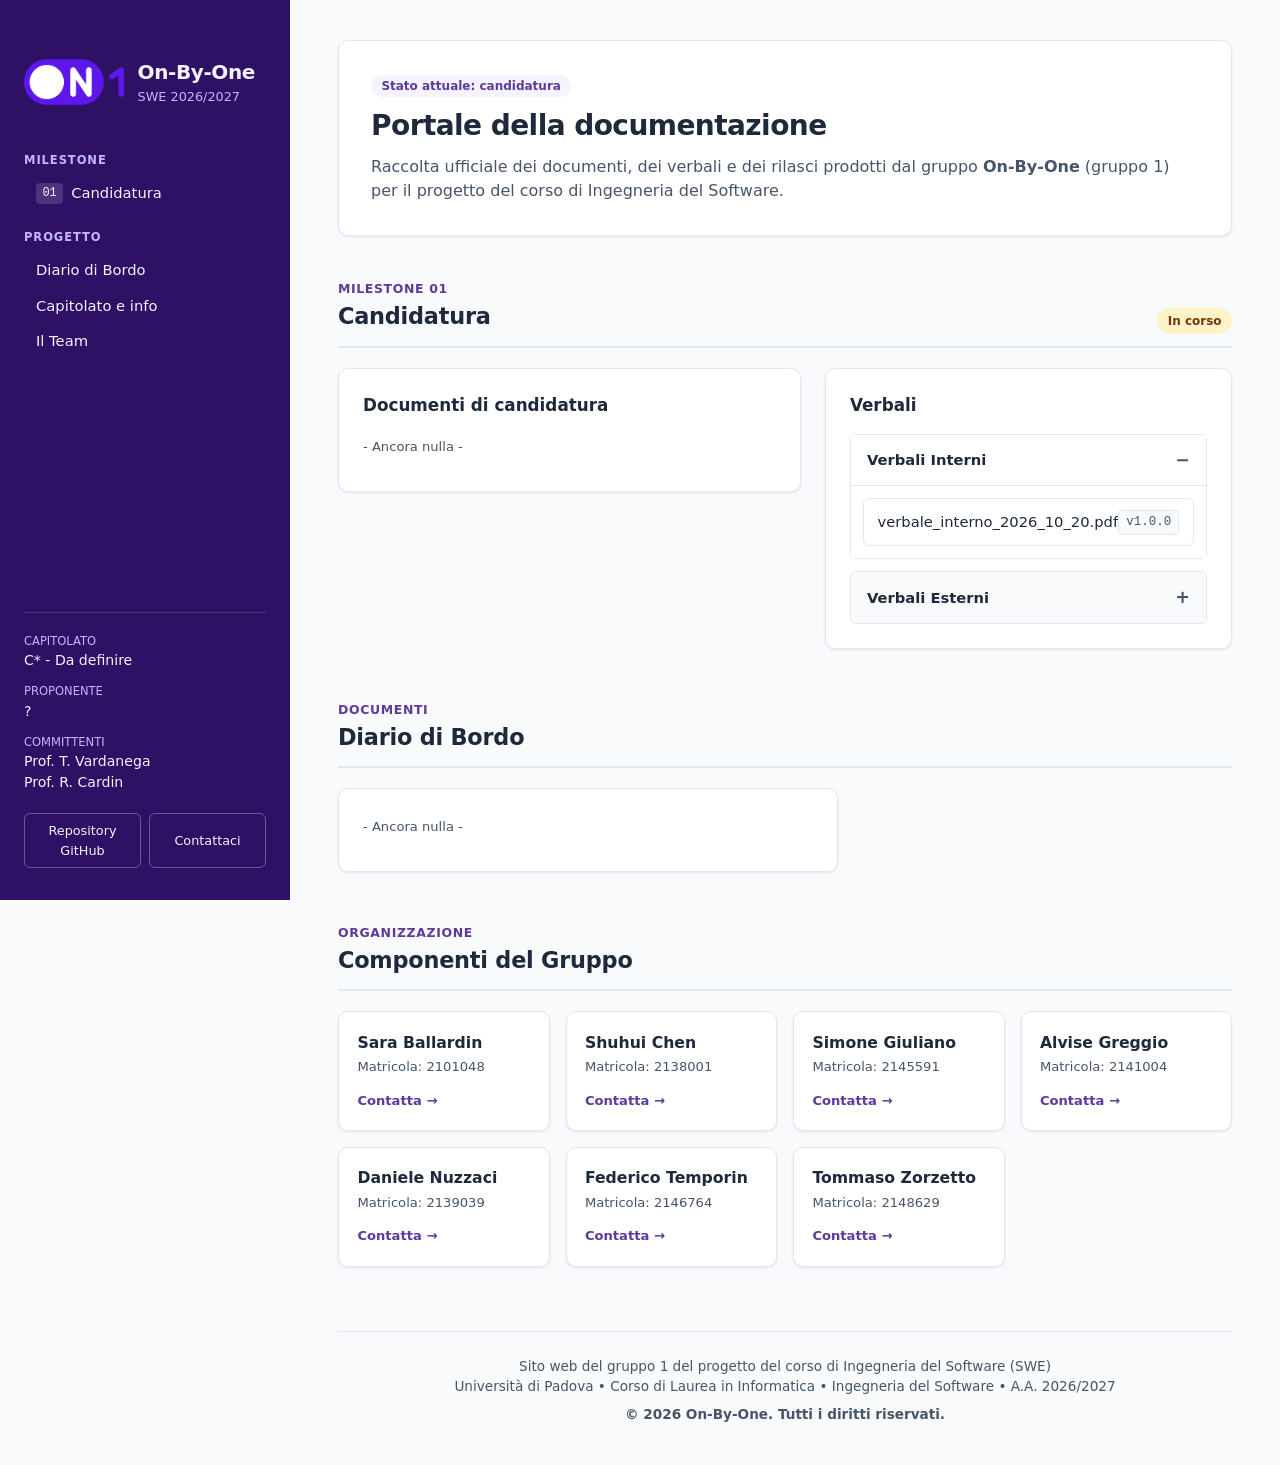
==== commit 29a953e7: "Aggiorna il link al verbale interno e modifica il nome del file per una maggiore coerenza" ====
--- a/docs/index.html
+++ b/docs/index.html
@@ -227,8 +227,8 @@
                         <summary>Verbali Interni</summary>
                         <ul class="doc-list compact">
                             <li>
-                                <a href="https://github.com/On-ByOne/On-ByOne/blob/main/verbale_interno_2026_10_20.pdf" target="_blank">
-                                    <span class="doc-name">Verbale Interno 20/10/2026</span>
+                                <a href="./verbale_interno_2026_10_20.pdf" target="_blank" rel="noopener">
+                                    <span class="doc-name">verbale_interno_2026_10_20.pdf</span>
                                     <span class="doc-version">v1.0.0</span>
                                 </a>
                             </li>
